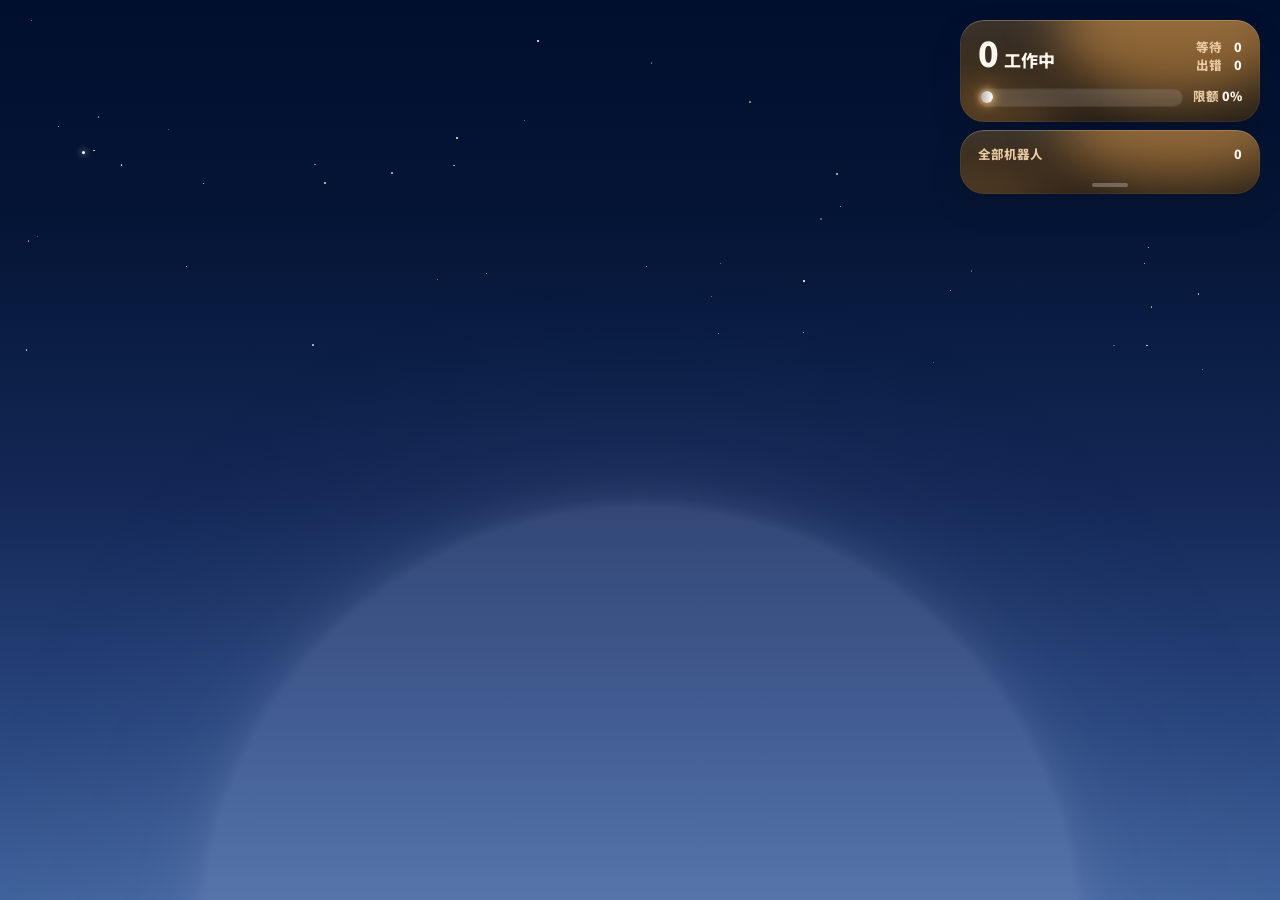
==== web/face/index.html @ a0c57337 "feat(ui): localize office and wallpaper chrome to Simplified Chinese Put status words, counters, and" ====
<!doctype html>
<html lang="zh-CN">
<head>
<meta charset="utf-8">
<meta name="viewport" content="width=device-width, initial-scale=1">
<title>Codila 壁纸</title>
<link rel="preconnect" href="https://fonts.googleapis.com">
<link href="https://fonts.googleapis.com/css2?family=Noto+Sans+SC:wght@500;700;900&family=Nunito:wght@700;800;900&family=Inter:wght@400;500;600&display=swap" rel="stylesheet">
<link rel="stylesheet" href="./face.css">
</head>
<body>
  <div class="stars" aria-hidden="true"></div>
  <i class="star1" aria-hidden="true"></i>
  <div class="mist" aria-hidden="true"></div>
  <div class="halo" aria-hidden="true"></div>
  <div class="grain" aria-hidden="true"></div>

  <!-- the live cards: one small column; drag it anywhere (the spot is remembered), double-click puts it back -->
  <section class="stack" id="w-stack" aria-label="我的机器人">
    <article class="card team is-idle" id="team">
      <div class="team__top">
        <div class="team__big"><b class="num" id="n-working">0</b><span id="l-working">工作中</span></div>
        <div class="team__list">
          <span id="row-waiting"><em id="l-waiting">等待</em><b class="num" id="n-waiting">0</b></span>
          <span id="row-error"><em id="l-error">出错</em><b class="num" id="n-error">0</b></span>
        </div>
      </div>
      <div class="meter" title="每周用量限额">
        <span class="slider"><span class="slider__fill"></span></span>
        <span class="meter__label">限额 <b class="num" id="usage">0%</b></span>
      </div>
    </article>
    <div class="needs" id="bot-needs"></div>
    <article class="card crew is-idle">
      <div class="crew__head"><span>全部机器人</span><b class="num" id="bot-total">0</b></div>
      <div class="crew__grid" id="bot-grid"></div>
      <span class="card__grab" aria-hidden="true"></span>
    </article>
  </section>
  <div class="tip" id="tip" role="tooltip" hidden></div>

  <div class="bot" aria-hidden="true">
    <img class="ball" src="../assets/face/sphere.png" alt="" draggable="false">
    <i class="tint tint--mul"></i>
    <i class="tint tint--scr"></i>
    <img class="eye eye--mul" data-eye="l" src="../assets/face/eye-l-mul.png" alt="" draggable="false">
    <img class="eye eye--scr" data-eye="l" src="../assets/face/eye-l-scr.png" alt="" draggable="false">
    <img class="eye eye--mul" data-eye="r" src="../assets/face/eye-r-mul.png" alt="" draggable="false">
    <img class="eye eye--scr" data-eye="r" src="../assets/face/eye-r-scr.png" alt="" draggable="false">
    <img class="eye-w" data-eye="l" src="../assets/face/eye-l-wht.png" alt="" draggable="false">
    <img class="eye-w" data-eye="r" src="../assets/face/eye-r-wht.png" alt="" draggable="false">
    <i class="edge"></i>
    <i class="rim"></i>
  </div>

  <script type="module" src="./face.js"></script>
</body>
</html>
---- web/face/face.css ----
/* Grok Bot Wallpaper: a big glossy Grok Bot rising from the bottom of the screen, its eyes on the cursor, the user's
   bots as small live cards in one movable column (a desktop is full of icons and windows). */
:root {
  --ink: #F5F5F7; --muted: #A1A1A6; --hair: rgba(255, 255, 255, .08);
  --working: #34C759; --waiting: #FFB020; --error: #FF453A; --idle: #8E8E93; --done: #0A84FF; --stuck: #FF9F0A;
}
* { box-sizing: border-box; margin: 0; padding: 0; }
html, body { width: 100%; height: 100%; overflow: hidden; }
body { font-family: "Noto Sans SC", -apple-system, "SF Pro Text", "Inter", system-ui, sans-serif; color: var(--ink); -webkit-font-smoothing: antialiased; user-select: none; cursor: default; }
.num { font-variant-numeric: tabular-nums; }

/* ---------- the sky: Grok Bot rises like the sun, and the sky follows the real time of day ----------
   Four moods taken from the approved picture (morning, day, evening, night), blended minute by minute by face.js
   through these variables, so the light changes as slowly as the real one. Minimal on purpose: a few muted colours,
   a little morning mist, a soft glow behind the ball, a thin rim of light on its top edge, stars at night.
   The values below are the evening, used until the script runs. */
:root {
  --bw: min(68.45vw, 121.7vh);                        /* the bot's width; the ball's radius is 0.4993 of it */
  --sky-0: #102152; --sky-1: #303563; --sky-2: #9C696B; --sky-3: #F99958; --sky-4: #D27B5F;
  --glow: #FFB070; --glow-a: .55; --rim: #FFD9A0; --rim-a: .95; --mul: #ADA9C2; --scr: #000000;
  --edge-a: .15; --mist: 0; --stars: 0; --star1: .9;
}
html { background: #0B1430; }
body { background: linear-gradient(180deg, var(--sky-0) 0%, var(--sky-1) 25%, var(--sky-2) 55%, var(--sky-3) 80%, var(--sky-4) 100%); }
.mist { position: fixed; z-index: 0; left: -10%; right: -10%; bottom: 0; height: 42vh; pointer-events: none; opacity: var(--mist);
  background: radial-gradient(60% 34% at 22% 52%, rgba(255, 255, 255, .7), transparent 70%), radial-gradient(55% 30% at 80% 50%, rgba(255, 255, 255, .6), transparent 70%),
    linear-gradient(180deg, transparent, rgba(255, 255, 255, .45) 52%, transparent); filter: blur(10px); }
.stars { position: fixed; inset: 0; z-index: 0; pointer-events: none; opacity: var(--stars); }
.stars i, .star1 { position: absolute; border-radius: 50%; background: #fff; }
.stars i.tw { animation: twinkle 5s ease-in-out infinite alternate; }
@keyframes twinkle { to { opacity: .25; } }
.star1 { position: fixed; z-index: 0; left: 6.4%; top: 16.8%; width: 3px; height: 3px; opacity: var(--star1); box-shadow: 0 0 6px 1px rgba(255, 244, 220, .55); pointer-events: none; }
.halo {
  position: fixed; z-index: 0; left: 50%; bottom: calc(var(--bw) * -0.0523); width: calc(var(--bw) * 1.598); aspect-ratio: 1;
  transform: translate(-50%, 50%); pointer-events: none; opacity: var(--glow-a);
  background: radial-gradient(closest-side, var(--glow) 62.5%, color-mix(in srgb, var(--glow) 60%, transparent) 64.2%, color-mix(in srgb, var(--glow) 32%, transparent) 67.2%, color-mix(in srgb, var(--glow) 16%, transparent) 72%, color-mix(in srgb, var(--glow) 7%, transparent) 79.5%, color-mix(in srgb, var(--glow) 2%, transparent) 90%, transparent 100%);
  animation: aura 7s ease-in-out infinite;
}
@keyframes aura { 50% { scale: 1.012; } }
.grain { position: fixed; inset: 0; z-index: 0; pointer-events: none; background: url(../assets/face/grain.png); opacity: .035; }

/* ---------- the live cards (the user's iPhone Live Activity reference, built to stageshow's dynamic-island rules) ----------
   One small movable column, since a desktop is full of icons and windows: the team, a card for each bot that needs
   the user, then everyone as 3D avatars. Colour means status only; light drifts slowly inside each card, lit from
   above; the column leans a few degrees toward the cursor. */
:root { --u: clamp(1px, .0525vw, 1.45px); --round: "Noto Sans SC", ui-rounded, "SF Pro Rounded", "Nunito", system-ui, sans-serif; --spring: cubic-bezier(.2, 1.2, .3, 1); }
.stack {
  --tx: 0deg; --ty: 0deg;
  position: fixed; z-index: 3; top: calc(20 * var(--u)); right: calc(20 * var(--u));
  width: calc(300 * var(--u)); display: flex; flex-direction: column; gap: calc(8 * var(--u));
  transform: perspective(1100px) rotateX(var(--tx)) rotateY(var(--ty));
  cursor: grab; touch-action: none; transition: scale .3s var(--spring);
}
.stack.is-dragging { cursor: grabbing; scale: 1.025; }
.stack.is-settling { transition: left .42s cubic-bezier(.2, .9, .25, 1), top .42s cubic-bezier(.2, .9, .25, 1), scale .3s ease; }
.needs { display: contents; }

.card {
  --base: #2C241C; --glow: #E8A04A; --hi: #FFF8EE; --mid: #E7C9A2;
  position: relative; overflow: hidden; isolation: isolate;
  border-radius: calc(24 * var(--u)); padding: calc(16 * var(--u)) calc(18 * var(--u));
  background: linear-gradient(180deg, rgba(255, 255, 255, .07), transparent 45%, rgba(0, 0, 0, .14)), var(--base);
  color: var(--hi);
  box-shadow: inset 0 1px 0 rgba(255, 255, 255, .22), inset 0 0 0 1px rgba(255, 255, 255, .05), 0 calc(12 * var(--u)) calc(28 * var(--u)) rgba(16, 16, 24, .22), 0 1px 2px rgba(0, 0, 0, .16);
  transition: background-color .8s ease;
  animation: card-in .7s var(--spring) both;
}
.card::before, .card::after { content: ""; position: absolute; z-index: -1; border-radius: 50%; pointer-events: none; filter: blur(calc(26 * var(--u))); }
.card::before { width: 80%; height: 140%; left: 32%; top: -62%; background: var(--glow); opacity: .5; animation: flow 9s ease-in-out infinite alternate; }
.card::after { width: 55%; height: 110%; left: -22%; top: 45%; background: var(--glow); opacity: .22; animation: flow2 11s ease-in-out infinite alternate; }
.card__grab { position: absolute; left: 50%; bottom: calc(7 * var(--u)); width: calc(36 * var(--u)); height: calc(4 * var(--u)); margin-left: calc(-18 * var(--u)); border-radius: 4px; background: rgba(255, 255, 255, .26); }
@keyframes card-in { from { opacity: 0; transform: translateY(calc(10 * var(--u))) scale(.96); filter: blur(8px); } to { opacity: 1; transform: none; filter: none; } }
@keyframes flow { from { transform: translate(-14%, 0) scale(1); } to { transform: translate(10%, 10%) scale(1.15); } }
@keyframes flow2 { from { transform: translate(0, 0); } to { transform: translate(34%, -18%) scale(1.2); } }

.is-working { --base: #2F4A17; --glow: #9BDC3C; --hi: #E7FF8C; --mid: #C2E784; }
.is-waiting { --base: #6E3F06; --glow: #FFB23A; --hi: #FFE2A6; --mid: #FFD28E; }
.is-error   { --base: #8C1620; --glow: #FF4A5E; --hi: #FFE1E4; --mid: #FFB8BF; }
.is-idle    { --base: #2C241C; --glow: #E8A04A; --hi: #FFF8EE; --mid: #E7C9A2; }

/* the team: one big number, the two counts that matter beside it, the week's limit as a glowing slider */
.team__top { display: flex; align-items: flex-start; justify-content: space-between; gap: calc(14 * var(--u)); }
.team__big { display: flex; align-items: baseline; gap: calc(6 * var(--u)); }
.team__big b { font: 900 calc(34 * var(--u)) / 1 var(--round); letter-spacing: -.02em; }
.team__big span { font: 800 calc(17 * var(--u)) / 1 var(--round); }
.team__list { display: grid; gap: calc(2 * var(--u)); padding-top: calc(3 * var(--u)); font: 800 calc(12.5 * var(--u)) / 1.3 var(--round); }
.team__list span { display: flex; justify-content: space-between; gap: calc(12 * var(--u)); transition: opacity .4s ease; }
.team__list em { font-style: normal; color: var(--mid); }
.team__list b { font-weight: 900; }
.team__list .is-zero { opacity: .5; }
.meter { display: flex; align-items: center; gap: calc(10 * var(--u)); margin-top: calc(14 * var(--u)); }
.slider { position: relative; flex: 1; height: calc(18 * var(--u)); border-radius: 999px; background: rgba(255, 255, 255, .13); box-shadow: inset 0 1px 2px rgba(0, 0, 0, .28), 0 1px 0 rgba(255, 255, 255, .08); }
.slider__fill {
  position: absolute; left: calc(3 * var(--u)); top: calc(3 * var(--u)); bottom: calc(3 * var(--u));
  width: max(calc(12 * var(--u)), calc(var(--p, 0) * (100% - 6 * var(--u)))); border-radius: 999px;
  background: linear-gradient(90deg, rgba(255, 255, 255, .55), #fff);
  box-shadow: 0 0 calc(8 * var(--u)) calc(1 * var(--u)) color-mix(in srgb, var(--glow) 75%, #fff), 0 0 calc(22 * var(--u)) calc(3 * var(--u)) color-mix(in srgb, var(--glow) 45%, transparent);
  transition: width 1.4s var(--spring);
}
.meter__label { font: 800 calc(12.5 * var(--u)) / 1 var(--round); color: var(--mid); white-space: nowrap; }
.meter__label b { color: var(--hi); font-weight: 900; }

/* a bot that needs the user: its 3D avatar, its name, what it wants; it breathes in its colour until answered */
.need { display: flex; align-items: center; gap: calc(12 * var(--u)); max-height: calc(90 * var(--u)); padding: calc(12 * var(--u)) calc(18 * var(--u)) calc(12 * var(--u)) calc(12 * var(--u)); border-radius: calc(22 * var(--u)); }
.need > img, .need > svg { width: calc(42 * var(--u)); height: calc(42 * var(--u)); flex: none; filter: drop-shadow(0 calc(3 * var(--u)) calc(5 * var(--u)) rgba(0, 0, 0, .4)); }
.need__words { min-width: 0; }
.need__title { font: 900 calc(17 * var(--u)) / 1.15 var(--round); white-space: nowrap; overflow: hidden; text-overflow: ellipsis; }
.need__sub { font: 800 calc(12.5 * var(--u)) / 1.3 var(--round); color: var(--mid); white-space: nowrap; overflow: hidden; text-overflow: ellipsis; margin-top: calc(2 * var(--u)); }
.need { animation: card-in .7s var(--spring) both, breathe 2.8s ease-in-out .7s infinite; }
.need.is-leaving { animation: card-out .38s cubic-bezier(.4, 0, .2, 1) both; pointer-events: none; }
@keyframes breathe { 50% { box-shadow: inset 0 1px 0 rgba(255, 255, 255, .22), inset 0 0 0 1px rgba(255, 255, 255, .05), 0 calc(12 * var(--u)) calc(28 * var(--u)) rgba(16, 16, 24, .22), 0 0 calc(24 * var(--u)) calc(2 * var(--u)) color-mix(in srgb, var(--glow) 50%, transparent); } }
@keyframes card-out { to { opacity: 0; max-height: 0; padding-top: 0; padding-bottom: 0; margin-top: calc(-8 * var(--u)); transform: scale(.94); filter: blur(6px); } }
.bokeh { position: absolute; z-index: -1; top: 0; right: 0; bottom: 0; width: 42%; pointer-events: none; }
.bokeh i { position: absolute; border-radius: 50%; background: var(--hi); filter: blur(1px); animation: rise 6s ease-in-out infinite alternate; }
.bokeh i:nth-child(1) { width: calc(5 * var(--u)); height: calc(5 * var(--u)); left: 18%; top: 28%; animation-delay: -1s; }
.bokeh i:nth-child(2) { width: calc(3 * var(--u)); height: calc(3 * var(--u)); left: 42%; top: 62%; animation-delay: -3s; }
.bokeh i:nth-child(3) { width: calc(7 * var(--u)); height: calc(7 * var(--u)); left: 64%; top: 22%; animation-delay: -2s; filter: blur(2px); }
.bokeh i:nth-child(4) { width: calc(4 * var(--u)); height: calc(4 * var(--u)); left: 80%; top: 58%; animation-delay: -4.5s; }
.bokeh i:nth-child(5) { width: calc(3 * var(--u)); height: calc(3 * var(--u)); left: 55%; top: 44%; animation-delay: -5s; }
@keyframes rise { from { transform: translate(0, calc(6 * var(--u))); opacity: .15; } to { transform: translate(calc(-8 * var(--u)), calc(-6 * var(--u))); opacity: .6; } }

/* everyone as 3D avatars, in a stable order; a small lit dot says the status, resting bots are dimmed */
.crew { padding-bottom: calc(22 * var(--u)); }
.crew__head { display: flex; justify-content: space-between; font: 800 calc(12.5 * var(--u)) / 1.3 var(--round); color: var(--mid); margin-bottom: calc(10 * var(--u)); }
.crew__head b { color: var(--hi); font-weight: 900; }
.crew__grid { display: grid; grid-template-columns: repeat(8, 1fr); gap: calc(6 * var(--u)); }
.av { all: unset; position: relative; aspect-ratio: 1; cursor: inherit; }
.av img, .av svg { position: absolute; inset: 0; width: 100%; height: 100%; filter: drop-shadow(0 calc(2 * var(--u)) calc(3 * var(--u)) rgba(0, 0, 0, .5)); transition: transform .35s var(--spring), opacity .4s ease; }
.av:hover img, .av:hover svg { transform: translateY(calc(-3 * var(--u))) scale(1.12); }
.av[data-s="idle"] img, .av[data-s="idle"] svg { opacity: .45; }
.av[data-s="idle"] .orb { display: none; }
.orb { position: absolute; right: calc(-1 * var(--u)); bottom: calc(-1 * var(--u)); width: calc(8 * var(--u)); height: calc(8 * var(--u)); border-radius: 50%;
  background: radial-gradient(circle at 35% 30%, color-mix(in srgb, var(--c) 35%, #fff), var(--c) 55%, color-mix(in srgb, var(--c) 70%, #000));
  outline: calc(1.5 * var(--u)) solid var(--base); box-shadow: 0 0 calc(5 * var(--u)) color-mix(in srgb, var(--c) 50%, transparent); }
svg.is-dark { filter: drop-shadow(0 0 .6px rgba(255, 255, 255, .6)); }

.tip {
  position: fixed; z-index: 5; width: max-content; max-width: calc(240 * var(--u)); pointer-events: none;
  padding: calc(10 * var(--u)) calc(12 * var(--u)); border-radius: calc(14 * var(--u));
  background: rgba(30, 30, 34, .92); -webkit-backdrop-filter: blur(20px); backdrop-filter: blur(20px);
  box-shadow: inset 0 1px 0 rgba(255, 255, 255, .16), 0 calc(10 * var(--u)) calc(24 * var(--u)) rgba(0, 0, 0, .45);
  font: 800 calc(12.5 * var(--u)) / 1.35 var(--round); color: var(--ink);
}
.tip b { display: block; font-weight: 900; }
.tip span { display: block; color: var(--muted); }
.tip p { color: var(--muted); margin-top: calc(3 * var(--u)); font-weight: 700; }

/* ---------- the bot ---------- */
.bot { position: fixed; z-index: 1; left: 50%; bottom: 0; width: var(--bw); transform: translateX(-50%); }
/* clipped to the ball: an eye turned past the edge slides out of sight instead of hanging over the background */
.bot { clip-path: ellipse(49.969% 111.595% at 50% 111.677%); transform-origin: 50% 100%; animation: breathe-bot 7s ease-in-out infinite; }
@keyframes breathe-bot { 50% { scale: 1.005; } }
.bot img { display: block; width: 100%; height: auto; }
/* each eye = the original eye as two blend layers straight on the eyeless sphere (blending needs them to be the
   sphere's siblings, not wrapped): multiply for the dark eye, screen for its light rim */
.bot img.eye { position: absolute; display: block; height: auto; }
/* the scene's light on the ball: a tint under the eyes (multiply darkens and colours it in the evening and at night,
   screen lifts it in the morning and by day, the eyes stay deep), a thin rim of light along its top edge, and on light
   skies a soft light edge all round (the painted ball has a dark limb from its black studio) */
.bot .tint { position: absolute; inset: 0; pointer-events: none; }
.tint--mul { background: var(--mul); mix-blend-mode: multiply; }
.tint--scr { background: var(--scr); mix-blend-mode: screen; }
/* the black bot (html[data-bot=black]): a rendered glossy black ball, its painted eyes made light (screened on), and a
   light edge kept all day so the dark ball never melts into a dark sky */
.bot .eye-w { position: absolute; display: none; pointer-events: none; mix-blend-mode: screen; }
[data-bot="black"] .bot img.eye { display: none; }
[data-bot="black"] .bot .eye-w { display: block; }
[data-bot="black"] .bot .edge { opacity: 0; }                /* the render has its own thin rim of back light */
[data-bot="black"] .bot .rim { opacity: calc(var(--rim-a) * .55); }
[data-bot="black"] .tint--scr { opacity: .22; }            /* by day a black ball only hints at the sky, it stays black */
.bot .edge { position: absolute; left: .067%; top: .163%; width: 99.866%; aspect-ratio: 1; border-radius: 50%; pointer-events: none;
  background: radial-gradient(closest-side, transparent 94.5%, var(--rim) 99.6%, transparent 100%); mix-blend-mode: screen; opacity: var(--edge-a); }
.bot .rim { position: absolute; left: .067%; top: .163%; width: 99.866%; aspect-ratio: 1; border-radius: 50%; pointer-events: none;
  background: radial-gradient(closest-side, transparent 97.4%, var(--rim) 99.7%, transparent 100%);
  -webkit-mask: linear-gradient(#000, transparent 44%); mask: linear-gradient(#000, transparent 44%);
  mix-blend-mode: screen; opacity: var(--rim-a); }
.eye--mul { mix-blend-mode: multiply; }
.eye--scr { mix-blend-mode: screen; }

@media (prefers-reduced-motion: reduce) {
  .card, .card::before, .card::after, .bokeh i, .halo, .bot, .stars i { animation: none !important; }
  .stack { transition: none; transform: none; }
}

/* weak computers (face.js sets .lite): the decorative loops stop, everything stays on screen */
.lite .bot, .lite .halo, .lite .card, .lite .card::before, .lite .card::after, .lite .bokeh i, .lite .stars i { animation: none !important; }
.lite .stack { transform: none; }

.meter[hidden] { display: none; }
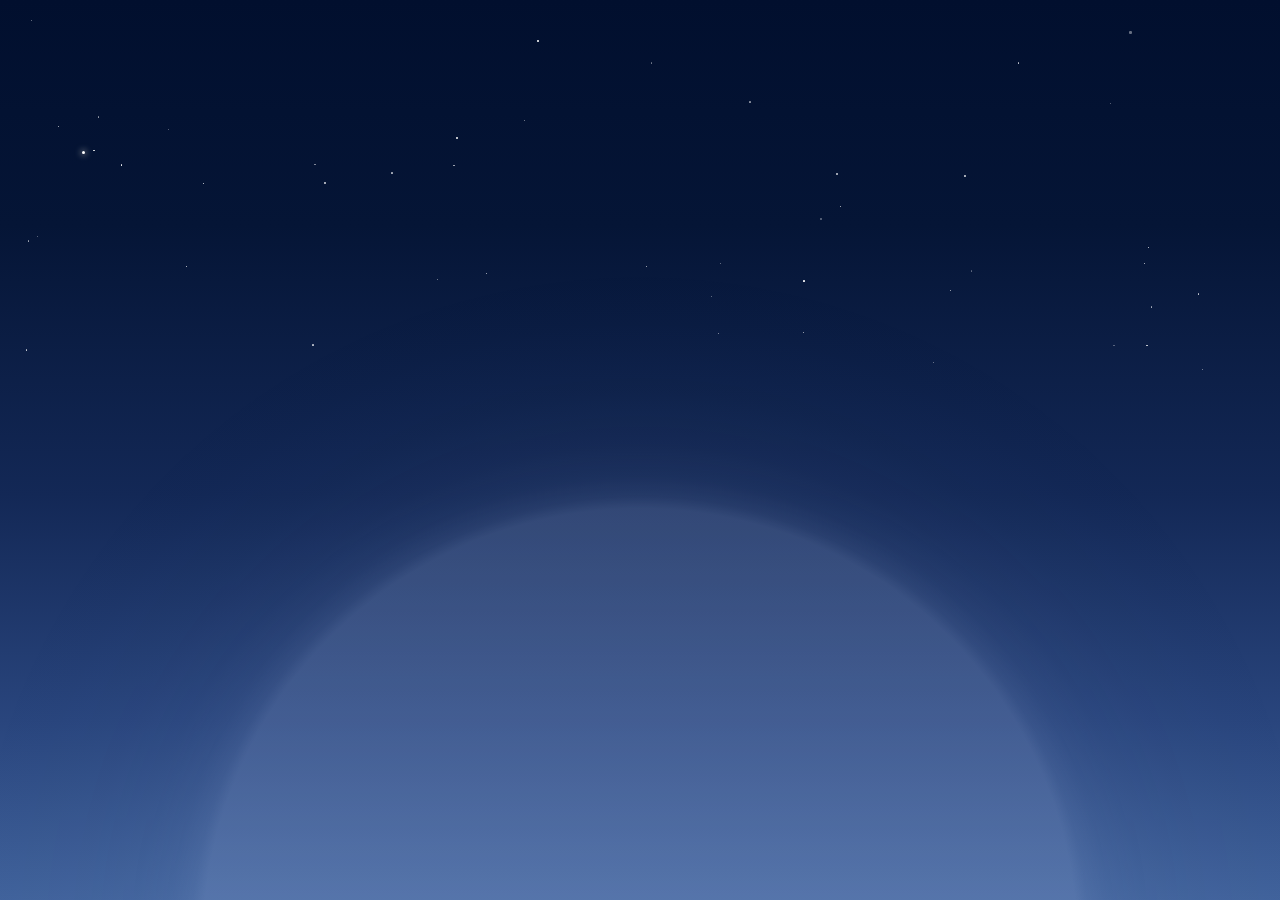
==== commit 4bb6577f: "chore: sync with upstream Bodila51/grokbot-wallpaper Merge upstream main (76232f7, 22 commits) into " ====
--- a/web/face/index.html
+++ b/web/face/index.html
@@ -16,7 +16,7 @@
   <div class="grain" aria-hidden="true"></div>
 
   <!-- the live cards: one small column; drag it anywhere (the spot is remembered), double-click puts it back -->
-  <section class="stack" id="w-stack" aria-label="我的机器人">
+  <section class="stack" id="w-stack" aria-label="我的机器人" hidden>
     <article class="card team is-idle" id="team">
       <div class="team__top">
         <div class="team__big"><b class="num" id="n-working">0</b><span id="l-working">工作中</span></div>
--- a/web/face/face.css
+++ b/web/face/face.css
@@ -2,7 +2,7 @@
    bots as small live cards in one movable column (a desktop is full of icons and windows). */
 :root {
   --ink: #F5F5F7; --muted: #A1A1A6; --hair: rgba(255, 255, 255, .08);
-  --working: #34C759; --waiting: #FFB020; --error: #FF453A; --idle: #8E8E93; --done: #0A84FF; --stuck: #FF9F0A;
+  --working: #34C759; --waiting: #FFB020; --error: #FF453A; --idle: #8E8E93; --slacking: #7E97AD; --done: #0A84FF; --stuck: #FF9F0A;
 }
 * { box-sizing: border-box; margin: 0; padding: 0; }
 html, body { width: 100%; height: 100%; overflow: hidden; }
@@ -127,6 +127,7 @@
 .av { all: unset; position: relative; aspect-ratio: 1; cursor: inherit; }
 .av img, .av svg { position: absolute; inset: 0; width: 100%; height: 100%; filter: drop-shadow(0 calc(2 * var(--u)) calc(3 * var(--u)) rgba(0, 0, 0, .5)); transition: transform .35s var(--spring), opacity .4s ease; }
 .av:hover img, .av:hover svg { transform: translateY(calc(-3 * var(--u))) scale(1.12); }
+.av[data-s="slacking"] img, .av[data-s="slacking"] svg { opacity: .82; }
 .av[data-s="idle"] img, .av[data-s="idle"] svg { opacity: .45; }
 .av[data-s="idle"] .orb { display: none; }
 .orb { position: absolute; right: calc(-1 * var(--u)); bottom: calc(-1 * var(--u)); width: calc(8 * var(--u)); height: calc(8 * var(--u)); border-radius: 50%;
@@ -186,4 +187,4 @@
 .lite .bot, .lite .halo, .lite .card, .lite .card::before, .lite .card::after, .lite .bokeh i, .lite .stars i { animation: none !important; }
 .lite .stack { transform: none; }
 
-.meter[hidden] { display: none; }
+.meter[hidden], .stack[hidden] { display: none; }
